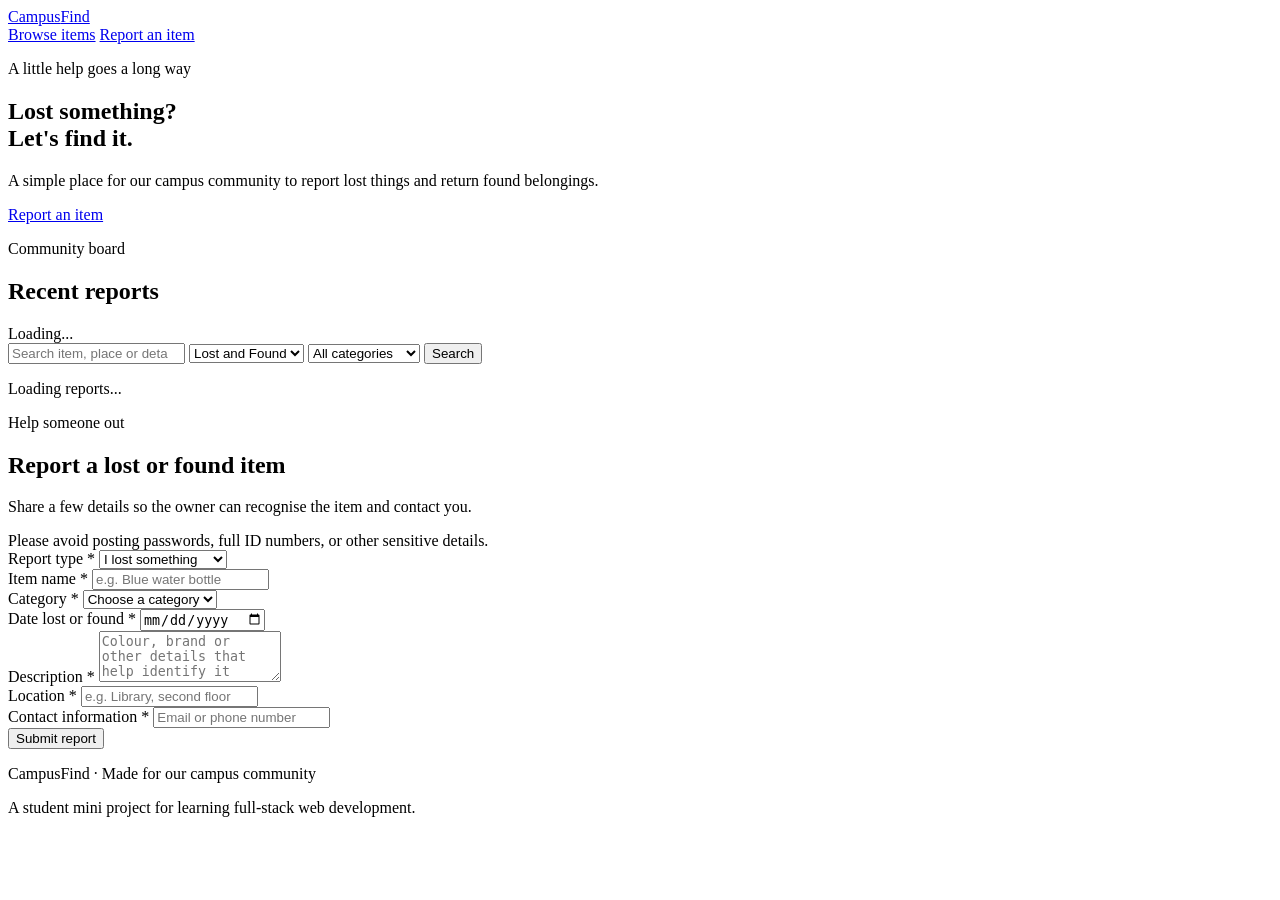
==== src/main/webapp/index.html @ 4c0fc860 "Add src/main/webapp/index.html" ====
<!DOCTYPE html>
<html lang="en">
<head>
    <meta charset="UTF-8">
    <meta name="viewport" content="width=device-width, initial-scale=1.0">
    <title>Campus Lost & Found</title>
    <link rel="stylesheet" href="style.css">
</head>
<body>
    <header class="site-header">
        <div class="header-inner">
            <a class="logo" href="#">Campus<span>Find</span></a>
            <nav>
                <a href="#items">Browse items</a>
                <a href="#report">Report an item</a>
            </nav>
        </div>
    </header>

    <main>
        <section class="hero">
            <p class="eyebrow">A little help goes a long way</p>
            <h1>Lost something?<br><span>Let's find it.</span></h1>
            <p class="hero-text">A simple place for our campus community to report lost things and return found belongings.</p>
            <a class="primary-button" href="#report">Report an item</a>
        </section>

        <section class="page-section" id="items">
            <div class="section-heading">
                <div>
                    <p class="eyebrow">Community board</p>
                    <h2>Recent reports</h2>
                </div>
                <span id="item-count" class="count">Loading...</span>
            </div>

            <div class="filters">
                <input id="search" type="search" placeholder="Search item, place or details...">
                <select id="type-filter" aria-label="Filter by report type">
                    <option value="All">Lost and Found</option>
                    <option value="Lost">Lost only</option>
                    <option value="Found">Found only</option>
                </select>
                <select id="category-filter" aria-label="Filter by category">
                    <option value="All">All categories</option>
                    <option>Accessories</option>
                    <option>Books & Notes</option>
                    <option>Cards & IDs</option>
                    <option>Electronics</option>
                    <option>Keys</option>
                    <option>Wallets & Bags</option>
                    <option>Other</option>
                </select>
                <button id="search-button" class="dark-button" type="button">Search</button>
            </div>

            <div id="items-list" class="items-grid">
                <p class="message">Loading reports...</p>
            </div>
        </section>

        <section class="report-section" id="report">
            <div class="report-intro">
                <p class="eyebrow">Help someone out</p>
                <h2>Report a lost or found item</h2>
                <p>Share a few details so the owner can recognise the item and contact you.</p>
                <div class="small-note">Please avoid posting passwords, full ID numbers, or other sensitive details.</div>
            </div>

            <form id="report-form" class="report-form">
                <div class="form-row">
                    <div class="field">
                        <label for="type">Report type *</label>
                        <select id="type" name="type" required>
                            <option value="Lost">I lost something</option>
                            <option value="Found">I found something</option>
                        </select>
                    </div>
                    <div class="field">
                        <label for="name">Item name *</label>
                        <input id="name" name="name" maxlength="80" placeholder="e.g. Blue water bottle" required>
                    </div>
                </div>

                <div class="form-row">
                    <div class="field">
                        <label for="category">Category *</label>
                        <select id="category" name="category" required>
                            <option value="">Choose a category</option>
                            <option>Accessories</option>
                            <option>Books & Notes</option>
                            <option>Cards & IDs</option>
                            <option>Electronics</option>
                            <option>Keys</option>
                            <option>Wallets & Bags</option>
                            <option>Other</option>
                        </select>
                    </div>
                    <div class="field">
                        <label for="item_date">Date lost or found *</label>
                        <input id="item_date" name="item_date" type="date" required>
                    </div>
                </div>

                <div class="field">
                    <label for="description">Description *</label>
                    <textarea id="description" name="description" rows="3" maxlength="500"
                        placeholder="Colour, brand or other details that help identify it" required></textarea>
                </div>

                <div class="form-row">
                    <div class="field">
                        <label for="location">Location *</label>
                        <input id="location" name="location" maxlength="120"
                            placeholder="e.g. Library, second floor" required>
                    </div>
                    <div class="field">
                        <label for="contact">Contact information *</label>
                        <input id="contact" name="contact" maxlength="120"
                            placeholder="Email or phone number" required>
                    </div>
                </div>

                <button class="primary-button" type="submit">Submit report</button>
                <p id="form-message" class="form-message" role="status"></p>
            </form>
        </section>
    </main>

    <footer>
        <p>CampusFind · Made for our campus community</p>
        <p class="footer-small">A student mini project for learning full-stack web development.</p>
    </footer>

    <script src="app.js"></script>
</body>
</html>
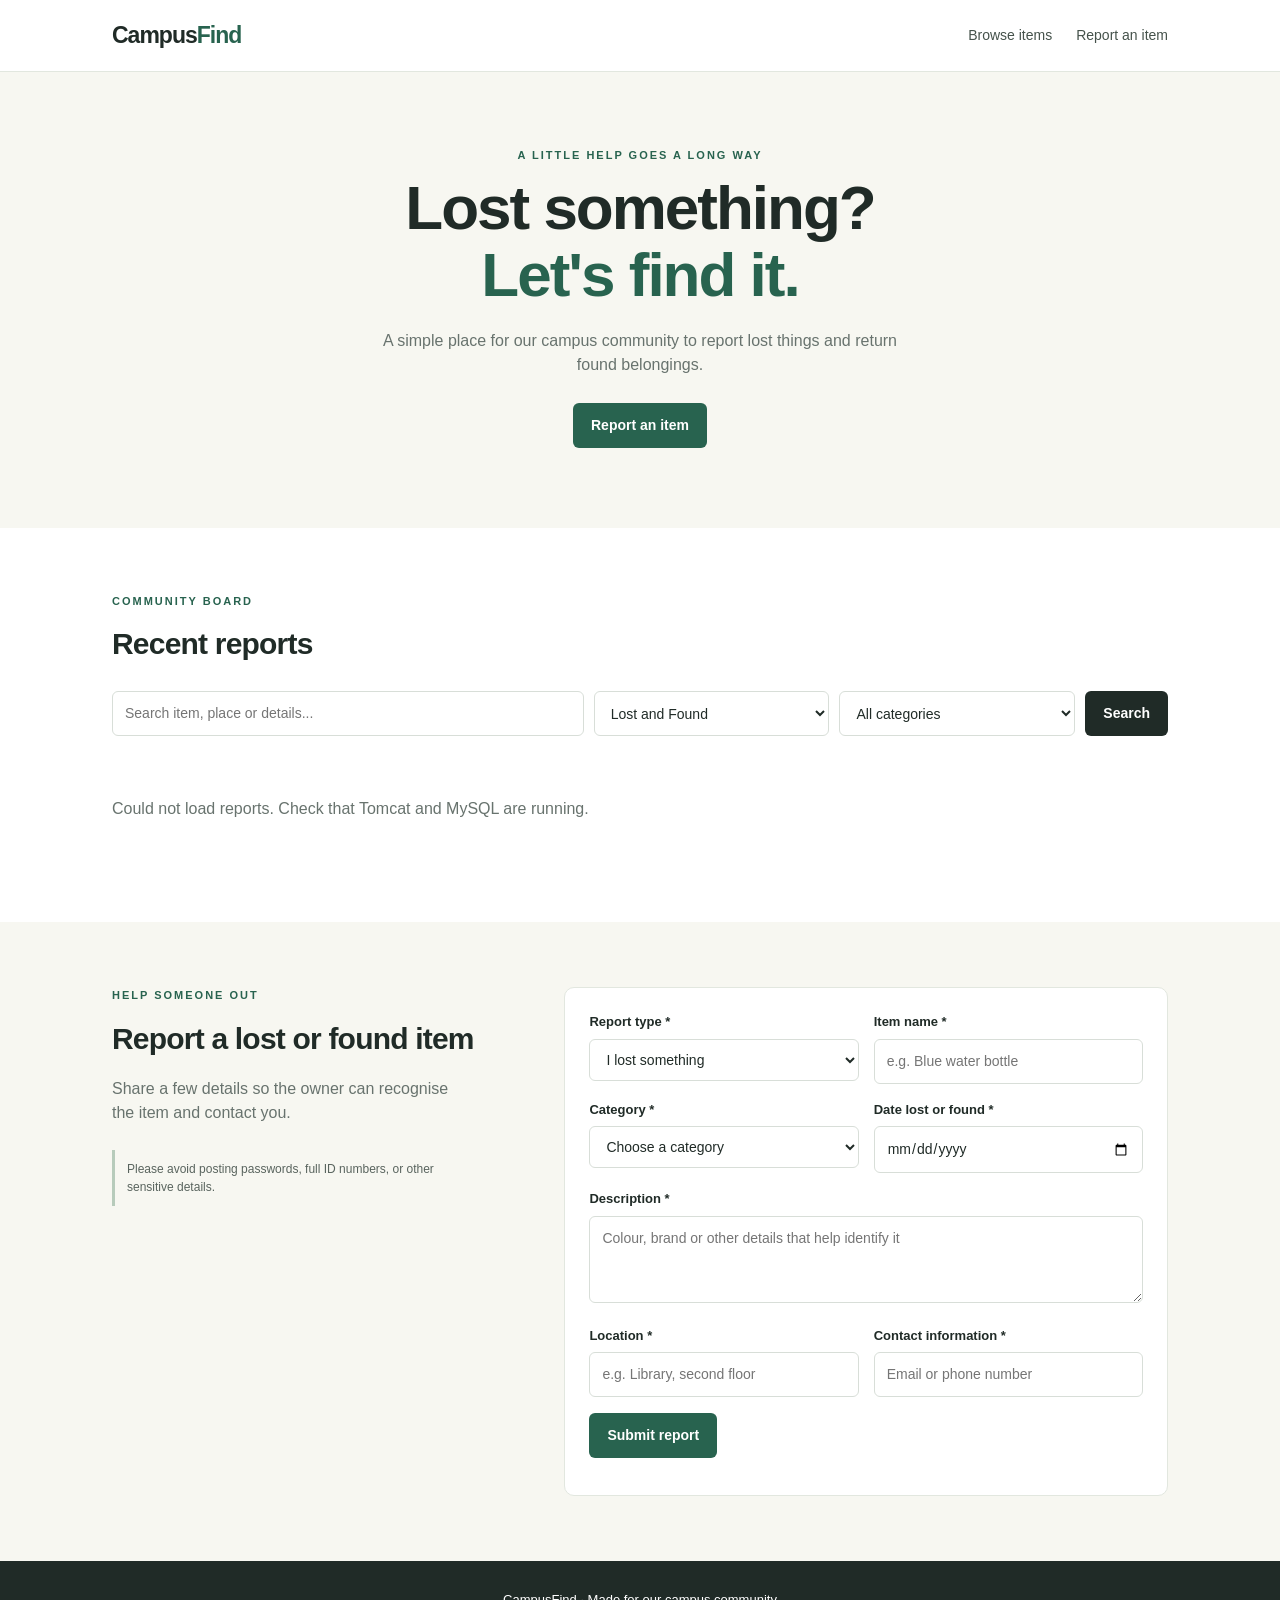
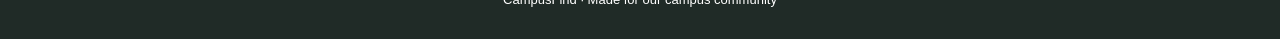
==== commit 01fa405b: "Remove footer text and clean source comments" ====
--- a/src/main/webapp/index.html
+++ b/src/main/webapp/index.html
@@ -129,7 +129,6 @@
 
     <footer>
         <p>CampusFind · Made for our campus community</p>
-        <p class="footer-small">A student mini project for learning full-stack web development.</p>
     </footer>
 
     <script src="app.js"></script>
--- a/src/main/webapp/style.css
+++ b/src/main/webapp/style.css
@@ -0,0 +1,108 @@
+* { box-sizing: border-box; }
+
+:root {
+    --ink: #202b27;
+    --muted: #68736e;
+    --green: #28634f;
+    --green-dark: #1d4c3c;
+    --cream: #f7f7f1;
+    --line: #e2e7df;
+}
+
+html { scroll-behavior: smooth; }
+body {
+    margin: 0;
+    font-family: Arial, Helvetica, sans-serif;
+    color: var(--ink);
+    background: #ffffff;
+    line-height: 1.5;
+}
+a { color: inherit; text-decoration: none; }
+.site-header { background: white; border-bottom: 1px solid var(--line); }
+.header-inner {
+    max-width: 1100px; margin: auto; padding: 18px 22px;
+    display: flex; align-items: center; justify-content: space-between; gap: 20px;
+}
+.logo { font-size: 23px; font-weight: 800; letter-spacing: -1px; }
+.logo span { color: var(--green); }
+nav { display: flex; gap: 24px; font-size: 14px; color: #45524b; }
+nav a:hover { color: var(--green); }
+.hero { padding: 75px 22px 80px; text-align: center; background: var(--cream); }
+.eyebrow {
+    color: var(--green); text-transform: uppercase; font-size: 11px;
+    letter-spacing: 2px; font-weight: 700; margin: 0 0 12px;
+}
+.hero h1 { font-size: clamp(38px, 6vw, 62px); line-height: 1.08; letter-spacing: -2px; margin: 0; }
+.hero h1 span { color: var(--green); }
+.hero-text { max-width: 540px; margin: 20px auto 26px; color: var(--muted); }
+.primary-button, .dark-button {
+    display: inline-block; border: 0; border-radius: 6px; padding: 12px 18px;
+    font: inherit; font-size: 14px; font-weight: 700; cursor: pointer;
+}
+.primary-button { color: white; background: var(--green); }
+.primary-button:hover { background: var(--green-dark); }
+.dark-button { color: white; background: var(--ink); }
+.dark-button:hover { background: #394740; }
+.page-section, .report-section { max-width: 1100px; margin: auto; padding: 65px 22px; }
+.section-heading { display: flex; align-items: end; justify-content: space-between; gap: 15px; margin-bottom: 25px; }
+h2 { font-size: 30px; letter-spacing: -0.8px; margin: 0; }
+.count { color: var(--muted); font-size: 13px; }
+.filters { display: grid; grid-template-columns: 2fr 1fr 1fr auto; gap: 10px; margin-bottom: 25px; }
+input, select, textarea {
+    width: 100%; border: 1px solid #d8ded8; border-radius: 6px;
+    padding: 11px 12px; font: inherit; font-size: 14px; background: white; color: var(--ink);
+}
+input:focus, select:focus, textarea:focus { outline: 2px solid #b8d7c8; border-color: var(--green); }
+.items-grid { display: grid; grid-template-columns: repeat(3, minmax(0, 1fr)); gap: 16px; }
+.item-card {
+    border: 1px solid var(--line); border-radius: 9px; padding: 20px; background: white;
+    display: flex; flex-direction: column; min-height: 230px;
+}
+.card-top { display: flex; align-items: center; justify-content: space-between; gap: 8px; margin-bottom: 13px; }
+.tag { display: inline-block; padding: 5px 9px; border-radius: 20px; font-size: 11px; font-weight: 700; }
+.tag.lost { color: #96502b; background: #fff0e5; }
+.tag.found { color: #216247; background: #e6f5eb; }
+.category { color: var(--muted); font-size: 12px; }
+.item-card h3 { font-size: 19px; margin: 0 0 7px; }
+.description { color: #59645e; font-size: 14px; margin: 0 0 16px; overflow-wrap: anywhere; }
+.item-details { margin-top: auto; border-top: 1px solid #edf0eb; padding-top: 12px; color: var(--muted); font-size: 12px; }
+.item-details p { margin: 4px 0; overflow-wrap: anywhere; }
+.return-button {
+    border: 1px solid #b8d4c5; color: var(--green-dark); background: #f0f8f3;
+    border-radius: 5px; padding: 8px 10px; margin-top: 12px; cursor: pointer;
+    font: inherit; font-size: 12px; font-weight: 700;
+}
+.message { color: var(--muted); padding: 20px 0; grid-column: 1 / -1; }
+.report-section {
+    max-width: none; background: var(--cream); display: grid; grid-template-columns: 0.8fr 1.2fr;
+    gap: 50px; padding-left: max(22px, calc((100% - 1056px) / 2));
+    padding-right: max(22px, calc((100% - 1056px) / 2));
+}
+.report-intro p:not(.eyebrow) { color: var(--muted); max-width: 360px; }
+.small-note { border-left: 3px solid #b7cbbb; padding: 10px 12px; color: #59645e; font-size: 12px; margin-top: 25px; max-width: 360px; }
+.report-form { background: white; border: 1px solid var(--line); border-radius: 10px; padding: 24px; }
+.form-row { display: grid; grid-template-columns: 1fr 1fr; gap: 15px; }
+.field { margin-bottom: 16px; }
+.field label { display: block; font-size: 13px; font-weight: 700; margin-bottom: 7px; }
+textarea { resize: vertical; }
+.form-message { font-size: 13px; margin-bottom: 0; }
+.form-message.success { color: var(--green); }
+.form-message.error { color: #b13b32; }
+footer { background: #202b27; color: white; text-align: center; padding: 25px 20px; font-size: 13px; }
+footer p { margin: 4px 0; }
+.footer-small { color: #c2cbc5; font-size: 12px; }
+
+@media (max-width: 800px) {
+    .filters { grid-template-columns: 1fr 1fr; }
+    .items-grid { grid-template-columns: repeat(2, minmax(0, 1fr)); }
+    .report-section { grid-template-columns: 1fr; gap: 25px; }
+}
+@media (max-width: 520px) {
+    .header-inner { align-items: flex-start; flex-direction: column; }
+    nav { gap: 18px; }
+    .hero { padding: 55px 18px; }
+    .section-heading { align-items: flex-start; flex-direction: column; }
+    .filters, .items-grid, .form-row { grid-template-columns: 1fr; }
+    .page-section, .report-section { padding: 45px 18px; }
+    .report-form { padding: 18px; }
+}
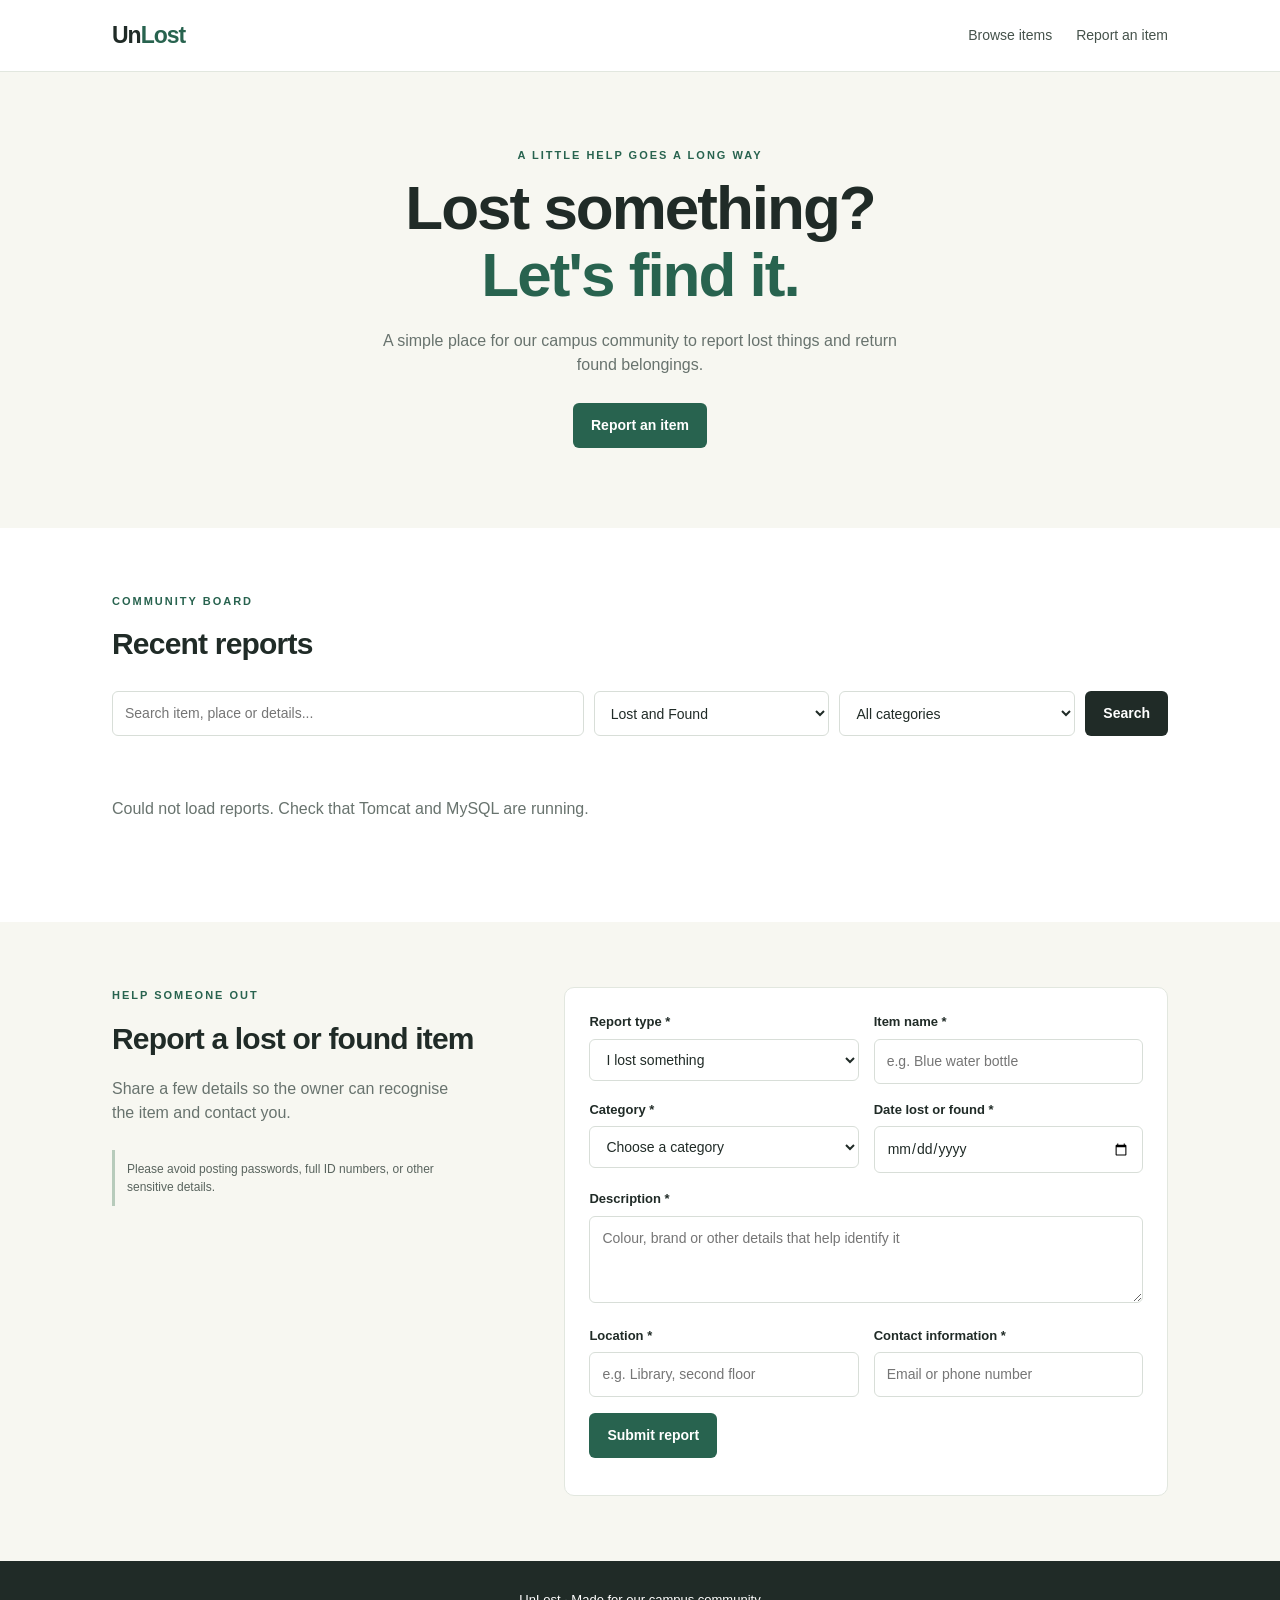
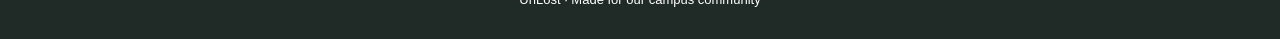
==== commit 061960a7: "Rename CampusFind to UnLost in src/main/webapp/index.html" ====
--- a/src/main/webapp/index.html
+++ b/src/main/webapp/index.html
@@ -3,13 +3,13 @@
 <head>
     <meta charset="UTF-8">
     <meta name="viewport" content="width=device-width, initial-scale=1.0">
-    <title>Campus Lost & Found</title>
+    <title>UnLost | Campus Lost &amp; Found</title>
     <link rel="stylesheet" href="style.css">
 </head>
 <body>
     <header class="site-header">
         <div class="header-inner">
-            <a class="logo" href="#">Campus<span>Find</span></a>
+            <a class="logo" href="#">Un<span>Lost</span></a>
             <nav>
                 <a href="#items">Browse items</a>
                 <a href="#report">Report an item</a>
@@ -128,7 +128,7 @@
     </main>
 
     <footer>
-        <p>CampusFind · Made for our campus community</p>
+        <p>UnLost · Made for our campus community</p>
     </footer>
 
     <script src="app.js"></script>
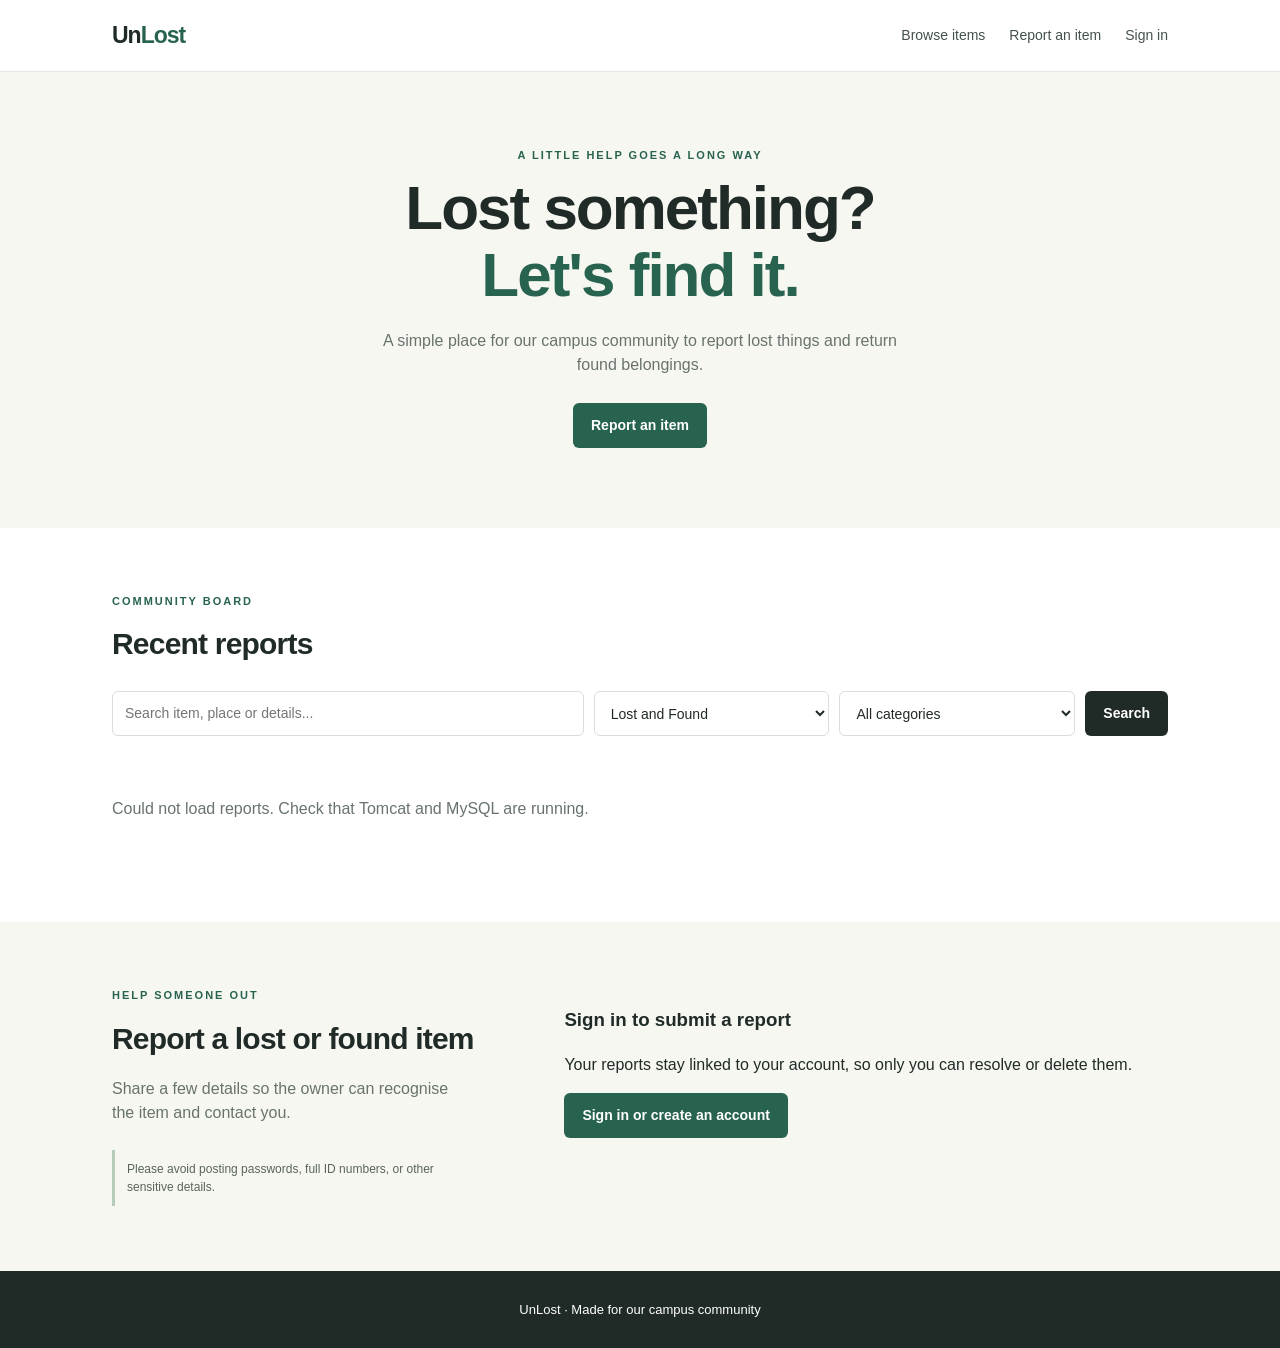
==== commit 0a779b2d: "Add UnLost account and report workflow" ====
--- a/src/main/webapp/index.html
+++ b/src/main/webapp/index.html
@@ -9,10 +9,13 @@
 <body>
     <header class="site-header">
         <div class="header-inner">
-            <a class="logo" href="#">Un<span>Lost</span></a>
+            <a class="logo" href="index.html">Un<span>Lost</span></a>
             <nav>
                 <a href="#items">Browse items</a>
                 <a href="#report">Report an item</a>
+                <a id="auth-link" href="auth.html">Sign in</a>
+                <a id="my-reports-link" href="my-reports.html" hidden>My reports</a>
+                <button id="logout-button" class="text-button" type="button" hidden>Sign out</button>
             </nav>
         </div>
     </header>
@@ -67,7 +70,13 @@
                 <div class="small-note">Please avoid posting passwords, full ID numbers, or other sensitive details.</div>
             </div>
 
-            <form id="report-form" class="report-form">
+            <div id="login-required" class="login-required">
+                <h3>Sign in to submit a report</h3>
+                <p>Your reports stay linked to your account, so only you can resolve or delete them.</p>
+                <a class="primary-button" href="auth.html">Sign in or create an account</a>
+            </div>
+
+            <form id="report-form" class="report-form" hidden>
                 <div class="form-row">
                     <div class="field">
                         <label for="type">Report type *</label>
@@ -121,6 +130,12 @@
                     </div>
                 </div>
 
+                <div class="field">
+                    <label for="image">Item photo (JPG, PNG or WEBP, up to 5 MB)</label>
+                    <input id="image" name="image" type="file" accept="image/jpeg,image/png,image/webp">
+                    <img id="image-preview" class="image-preview" alt="Selected item preview" hidden>
+                </div>
+
                 <button class="primary-button" type="submit">Submit report</button>
                 <p id="form-message" class="form-message" role="status"></p>
             </form>
